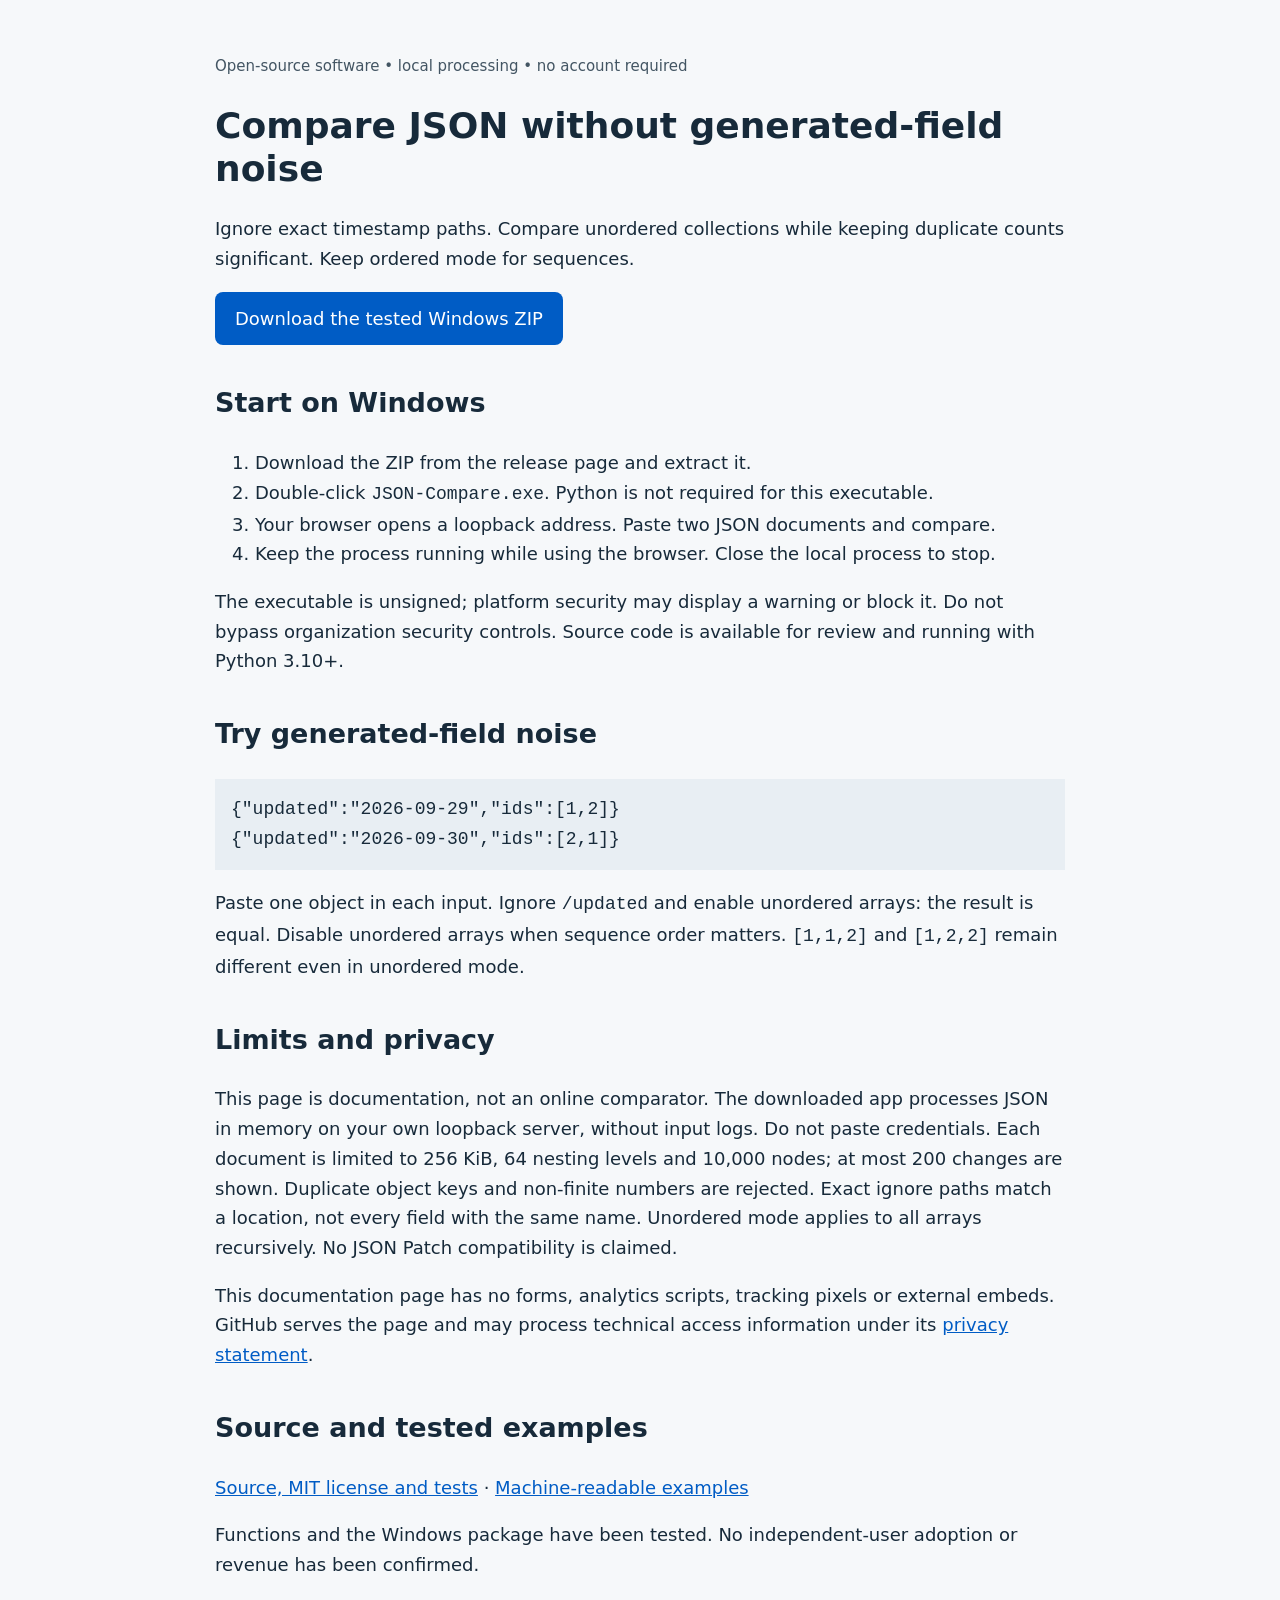
==== docs/index.html @ c1f46d4c "Publish open-source tool download documentation" ====
<!doctype html><html lang="en"><meta charset="utf-8"><meta name="viewport" content="width=device-width,initial-scale=1">
<meta name="description" content="Download an open-source local JSON comparison tool. Ignore exact generated fields and optionally compare unordered arrays while preserving duplicate counts.">
<title>JSON Structure Compare — download and documentation</title>
<style>body{font:18px/1.65 system-ui,sans-serif;max-width:850px;margin:50px auto;padding:0 24px;color:#172a3a;background:#f6f8fa}h1{line-height:1.2}a{color:#005cc5}pre{padding:16px;background:#e8eef3;overflow:auto}section{margin:36px 0}.button{display:inline-block;background:#005cc5;color:white;padding:12px 20px;border-radius:8px;text-decoration:none}small{color:#435563}</style>
<main><small>Open-source software • local processing • no account required</small>
<h1>Compare JSON without generated-field noise</h1>
<p>Ignore exact timestamp paths. Compare unordered collections while keeping duplicate counts significant. Keep ordered mode for sequences.</p>
<p><a class="button" href="https://github.com/leon10124/sherlock-json-compare/releases/tag/v0.1.0">Download the tested Windows ZIP</a></p>
<section><h2>Start on Windows</h2><ol><li>Download the ZIP from the release page and extract it.</li><li>Double-click <code>JSON-Compare.exe</code>. Python is not required for this executable.</li><li>Your browser opens a loopback address. Paste two JSON documents and compare.</li><li>Keep the process running while using the browser. Close the local process to stop.</li></ol>
<p>The executable is unsigned; platform security may display a warning or block it. Do not bypass organization security controls. Source code is available for review and running with Python 3.10+.</p></section>
<section><h2>Try generated-field noise</h2><pre>{"updated":"2026-09-29","ids":[1,2]}
{"updated":"2026-09-30","ids":[2,1]}</pre><p>Paste one object in each input. Ignore <code>/updated</code> and enable unordered arrays: the result is equal. Disable unordered arrays when sequence order matters. <code>[1,1,2]</code> and <code>[1,2,2]</code> remain different even in unordered mode.</p></section>
<section><h2>Limits and privacy</h2><p>This page is documentation, not an online comparator. The downloaded app processes JSON in memory on your own loopback server, without input logs. Do not paste credentials. Each document is limited to 256 KiB, 64 nesting levels and 10,000 nodes; at most 200 changes are shown. Duplicate object keys and non-finite numbers are rejected. Exact ignore paths match a location, not every field with the same name. Unordered mode applies to all arrays recursively. No JSON Patch compatibility is claimed.</p>
<p>This documentation page has no forms, analytics scripts, tracking pixels or external embeds. GitHub serves the page and may process technical access information under its <a href="https://docs.github.com/en/site-policy/privacy-policies/github-general-privacy-statement">privacy statement</a>.</p></section>
<section><h2>Source and tested examples</h2><p><a href="https://github.com/leon10124/sherlock-json-compare">Source, MIT license and tests</a> · <a href="https://github.com/leon10124/sherlock-json-compare/blob/main/examples.json">Machine-readable examples</a></p><p>Functions and the Windows package have been tested. No independent-user adoption or revenue has been confirmed.</p></section></main></html>
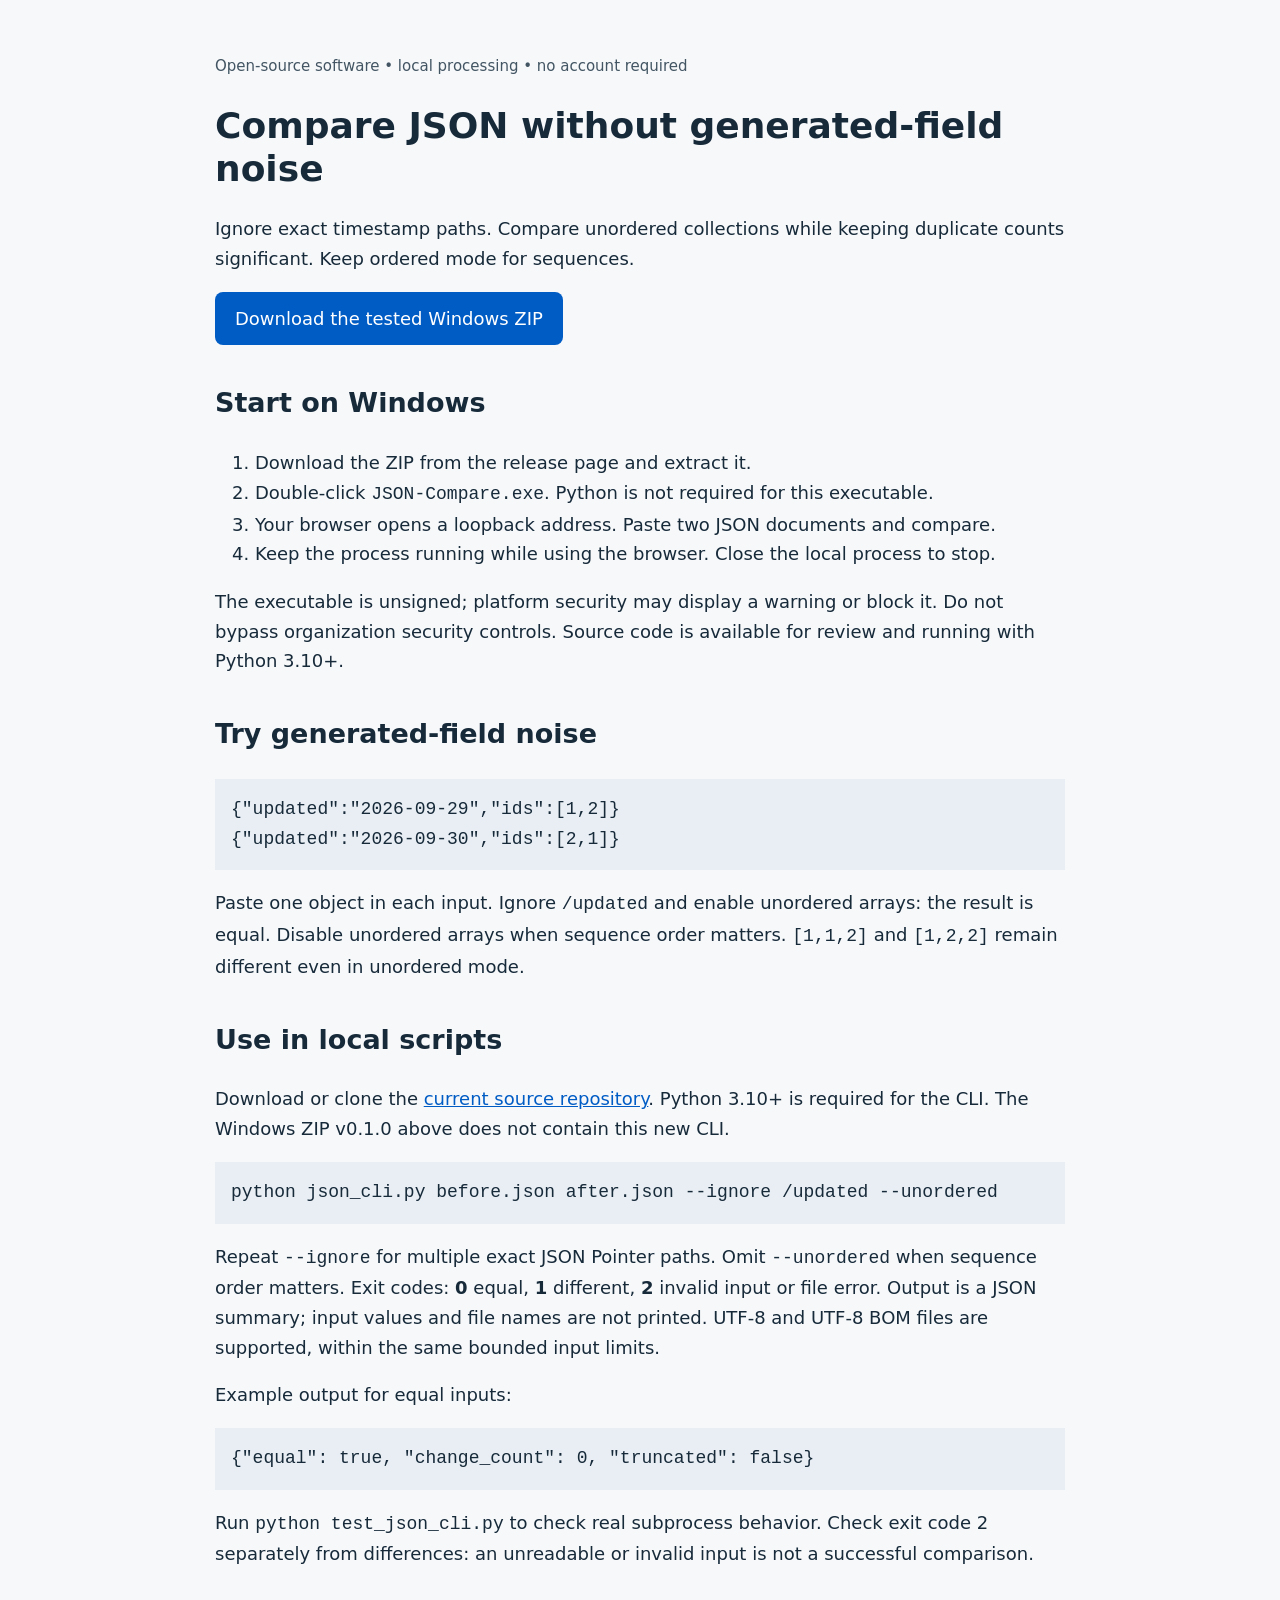
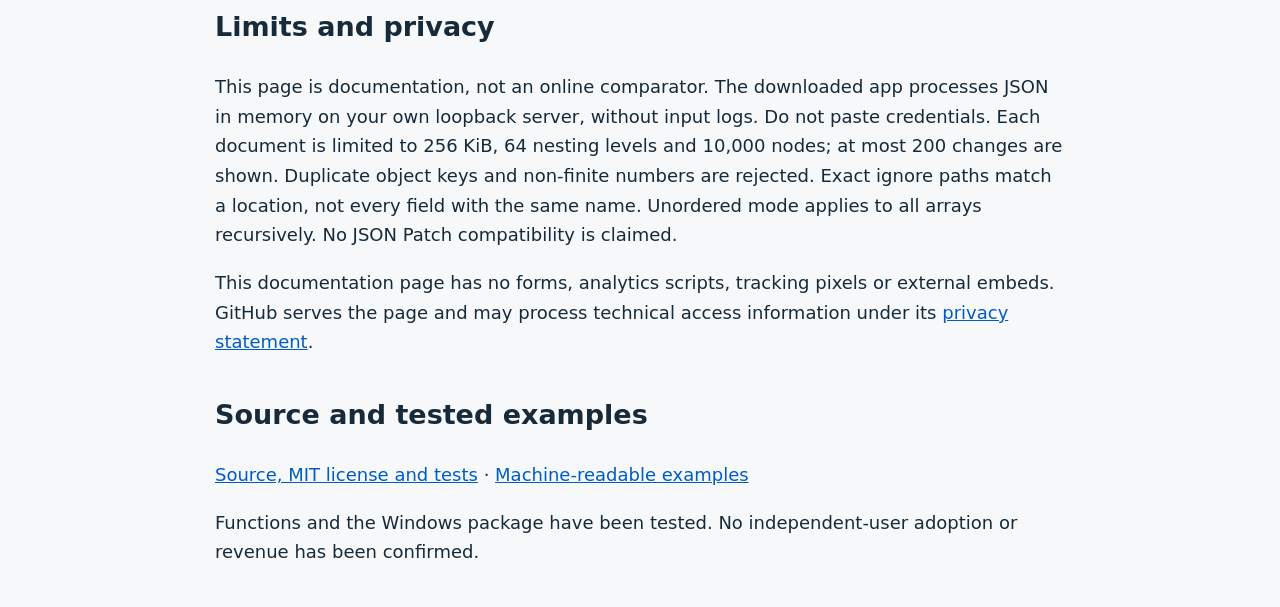
==== commit e2051c6f: "Document tested CLI usage and distinguish source from Windows release" ====
--- a/docs/index.html
+++ b/docs/index.html
@@ -10,6 +10,12 @@
 <p>The executable is unsigned; platform security may display a warning or block it. Do not bypass organization security controls. Source code is available for review and running with Python 3.10+.</p></section>
 <section><h2>Try generated-field noise</h2><pre>{"updated":"2026-09-29","ids":[1,2]}
 {"updated":"2026-09-30","ids":[2,1]}</pre><p>Paste one object in each input. Ignore <code>/updated</code> and enable unordered arrays: the result is equal. Disable unordered arrays when sequence order matters. <code>[1,1,2]</code> and <code>[1,2,2]</code> remain different even in unordered mode.</p></section>
+<section id="scripts"><h2>Use in local scripts</h2>
+<p>Download or clone the <a href="https://github.com/leon10124/sherlock-json-compare">current source repository</a>. Python 3.10+ is required for the CLI. The Windows ZIP v0.1.0 above does not contain this new CLI.</p>
+<pre>python json_cli.py before.json after.json --ignore /updated --unordered</pre>
+<p>Repeat <code>--ignore</code> for multiple exact JSON Pointer paths. Omit <code>--unordered</code> when sequence order matters. Exit codes: <strong>0</strong> equal, <strong>1</strong> different, <strong>2</strong> invalid input or file error. Output is a JSON summary; input values and file names are not printed. UTF-8 and UTF-8 BOM files are supported, within the same bounded input limits.</p>
+<p>Example output for equal inputs:</p><pre>{"equal": true, "change_count": 0, "truncated": false}</pre>
+<p>Run <code>python test_json_cli.py</code> to check real subprocess behavior. Check exit code 2 separately from differences: an unreadable or invalid input is not a successful comparison.</p></section>
 <section><h2>Limits and privacy</h2><p>This page is documentation, not an online comparator. The downloaded app processes JSON in memory on your own loopback server, without input logs. Do not paste credentials. Each document is limited to 256 KiB, 64 nesting levels and 10,000 nodes; at most 200 changes are shown. Duplicate object keys and non-finite numbers are rejected. Exact ignore paths match a location, not every field with the same name. Unordered mode applies to all arrays recursively. No JSON Patch compatibility is claimed.</p>
 <p>This documentation page has no forms, analytics scripts, tracking pixels or external embeds. GitHub serves the page and may process technical access information under its <a href="https://docs.github.com/en/site-policy/privacy-policies/github-general-privacy-statement">privacy statement</a>.</p></section>
 <section><h2>Source and tested examples</h2><p><a href="https://github.com/leon10124/sherlock-json-compare">Source, MIT license and tests</a> · <a href="https://github.com/leon10124/sherlock-json-compare/blob/main/examples.json">Machine-readable examples</a></p><p>Functions and the Windows package have been tested. No independent-user adoption or revenue has been confirmed.</p></section></main></html>
